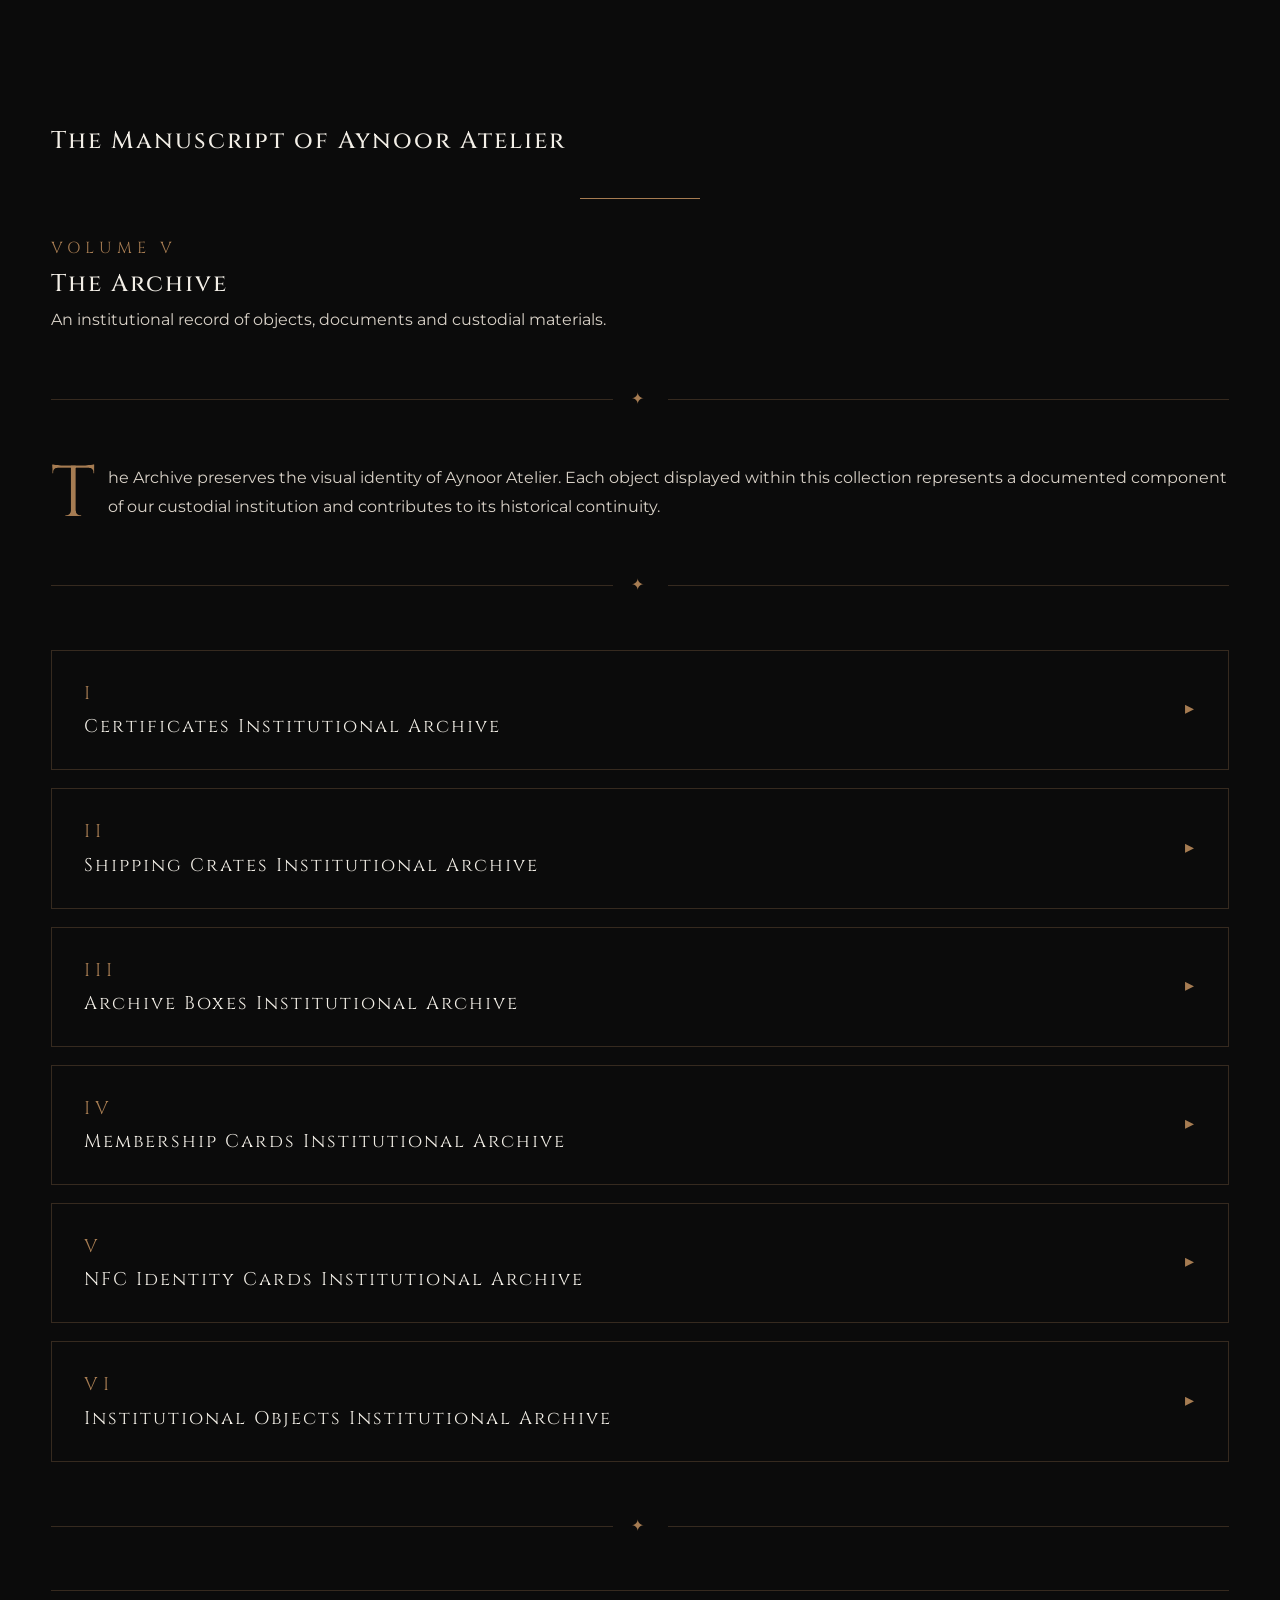
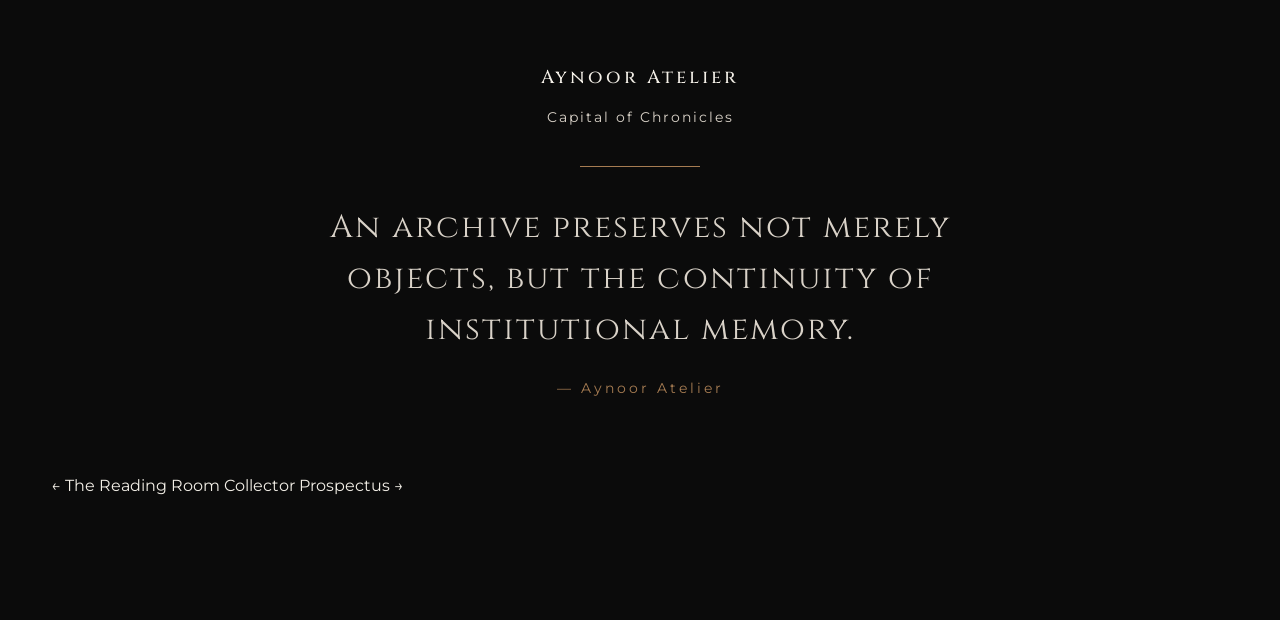
==== archive.html @ d0db868c "Add archive.html for Aynoor Atelier This file contains the complete HTML structure for the Archive p" ====
<!DOCTYPE html>

<html lang="en">

<head>

<meta charset="UTF-8">

<meta name="viewport"
content="width=device-width, initial-scale=1.0">

<title>

The Archive | Aynoor Atelier

</title>

<link rel="preconnect"
href="https://fonts.googleapis.com">

<link rel="preconnect"
href="https://fonts.gstatic.com"
crossorigin>

<link href="https://fonts.googleapis.com/css2?family=Cinzel:wght@400;500;600&family=Montserrat:wght@300;400;500&display=swap"
rel="stylesheet">

<link rel="stylesheet"
href="common.css">

<link rel="stylesheet"
href="archive.css">

</head>

<body class="page">

<section class="section">

<div class="container">

<!-- ================================= -->
<!-- HERO -->
<!-- ================================= -->

<header class="hero fade-up">

<h1>

The Manuscript of Aynoor Atelier

</h1>

<div class="divider"></div>

<p class="roman">

VOLUME V

</p>

<h2>

The Archive

</h2>

<p>

An institutional record of objects,
documents and custodial materials.

</p>

</header>

<div class="manuscript-divider">

✦

</div>

<!-- ================================= -->
<!-- INTRODUCTION -->
<!-- ================================= -->

<section class="intro fade-up">

<p class="dropcap">

The Archive preserves the visual identity of Aynoor Atelier.

Each object displayed within this collection represents a documented component of our custodial institution and contributes to its historical continuity.

</p>

</section>

<div class="manuscript-divider">

✦

</div>

<!-- ================================= -->
<!-- I -->
<!-- ================================= -->

<div class="accordion fade-up">

<div class="accordion-header">

<span class="accordion-title">

<span class="roman">

I

</span>

<div>

Certificates

<span class="foundation-label">

Institutional Archive

</span>

</div>

</span>

<span class="accordion-icon">

▸

</span>

</div>

<div class="accordion-content">

<p class="dropcap">

Official certificates issued,
received or preserved as part of
the institutional record.

</p>

</div>

</div>

<!-- ================================= -->
<!-- II -->
<!-- ================================= -->

<div class="accordion fade-up">

<div class="accordion-header">

<span class="accordion-title">

<span class="roman">

II

</span>

<div>

Shipping Crates

<span class="foundation-label">

Institutional Archive

</span>

</div>

</span>

<span class="accordion-icon">

▸

</span>

</div>

<div class="accordion-content">

<p class="dropcap">

Protective transport systems designed
for the secure movement of cultural assets.

</p>

</div>

</div>

<!-- ================================= -->
<!-- III -->
<!-- ================================= -->

<div class="accordion fade-up">

<div class="accordion-header">

<span class="accordion-title">

<span class="roman">

III

</span>

<div>

Archive Boxes

<span class="foundation-label">

Institutional Archive

</span>

</div>

</span>

<span class="accordion-icon">

▸

</span>

</div>

<div class="accordion-content">

<p class="dropcap">

Archival storage designed to preserve
documents, manuscripts and institutional
records for long-term continuity.

</p>

</div>

</div>

  <!-- ================================= -->
<!-- IV -->
<!-- ================================= -->

<div class="accordion fade-up">

<div class="accordion-header">

<span class="accordion-title">

<span class="roman">

IV

</span>

<div>

Membership Cards

<span class="foundation-label">

Institutional Archive

</span>

</div>

</span>

<span class="accordion-icon">

▸

</span>

</div>

<div class="accordion-content">

<p class="dropcap">

Institutional membership cards issued
to recognized collectors and custodians,
representing their association with
Aynoor Atelier.

</p>

</div>

</div>

<!-- ================================= -->
<!-- V -->
<!-- ================================= -->

<div class="accordion fade-up">

<div class="accordion-header">

<span class="accordion-title">

<span class="roman">

V

</span>

<div>

NFC Identity Cards

<span class="foundation-label">

Institutional Archive

</span>

</div>

</span>

<span class="accordion-icon">

▸

</span>

</div>

<div class="accordion-content">

<p class="dropcap">

Digital identity cards integrating
secure authentication and institutional
verification for modern custodial practice.

</p>

</div>

</div>

<!-- ================================= -->
<!-- VI -->
<!-- ================================= -->

<div class="accordion fade-up">

<div class="accordion-header">

<span class="accordion-title">

<span class="roman">

VI

</span>

<div>

Institutional Objects

<span class="foundation-label">

Institutional Archive

</span>

</div>

</span>

<span class="accordion-icon">

▸

</span>

</div>

<div class="accordion-content">

<p class="dropcap">

Additional archival materials including
presentation folders, identity documents,
official stationery, seals, packaging,
and future institutional editions.

</p>

</div>

</div>

<div class="manuscript-divider">

✦

</div>

<footer>

<h3>

Aynoor Atelier

</h3>

<p>

Capital of Chronicles

</p>

<div class="divider"></div>

<p class="quote">

An archive preserves not merely objects,
but the continuity of institutional memory.

</p>

<p class="quote-author">

— Aynoor Atelier

</p>

</footer>

<nav class="chapter-nav">

<a href="room.html">

← The Reading Room

</a>

<a href="prospectus.html">

Collector Prospectus →

</a>

</nav>

</div>

</section>

<script src="common.js"></script>

<script src="archive.js"></script>

</body>

</html>
---- common.css ----
/*==================================================
AYNOOR ATELIER
COMMON DESIGN SYSTEM
Version : 1.0
==================================================*/


/*=========================================
RESET
=========================================*/

*,
*::before,
*::after{

margin:0;
padding:0;
box-sizing:border-box;

}


/*=========================================
ROOT VARIABLES
=========================================*/

:root{

/* Colors */

--bg:#0B0B0B;

--surface:#111111;

--paper:#F3EFE7;

--bronze:#A67C52;

--bronze-light:#C89A68;

--border:rgba(166,124,82,.28);


/* Typography */

--font-heading:"Cinzel",serif;

--font-body:"Montserrat",sans-serif;


/* Spacing */

--section-space:120px;

--card-padding:36px;

--radius:0;


/* Animation */

--transition:.45s ease;

}


/*=========================================
BODY
=========================================*/

html{

scroll-behavior:smooth;

}

body{

background:var(--bg);

color:var(--paper);

font-family:var(--font-body);

font-weight:400;

line-height:1.8;

overflow-x:hidden;

}


/*=========================================
CONTAINER
=========================================*/

.container{

width:min(1180px,92%);

margin:auto;

}


/*=========================================
SECTION
=========================================*/

.section{

padding:var(--section-space) 0;

}


/*=========================================
TYPOGRAPHY
=========================================*/

h1,
h2,
h3,
h4,
h5{

font-family:var(--font-heading);

font-weight:500;

letter-spacing:2px;

}

p{

font-size:1rem;

color:#D9D2C8;

}


/*=========================================
LINKS
=========================================*/

a{

text-decoration:none;

color:inherit;

}


/*=========================================
IMAGES
=========================================*/

img{

display:block;

max-width:100%;

}


/*=========================================
DIVIDER
=========================================*/

.divider{

width:120px;

height:1px;

background:var(--bronze);

margin:35px auto;

}


/*=========================================
BUTTON
=========================================*/

.btn{

display:inline-flex;

justify-content:center;

align-items:center;

padding:16px 42px;

border:1px solid var(--bronze);

background:transparent;

color:var(--paper);

font-family:var(--font-heading);

letter-spacing:3px;

text-transform:uppercase;

cursor:pointer;

transition:var(--transition);

}

.btn:hover{

background:rgba(166,124,82,.08);

border-color:var(--bronze-light);

}


/*=========================================
COMMON CARD
=========================================*/

.card{

background:rgba(255,255,255,.015);

border:1px solid var(--border);

padding:var(--card-padding);

transition:var(--transition);

}

.card:hover{

border-color:var(--bronze);

}


/*=========================================
ACCORDION
=========================================*/

.accordion{

border:1px solid var(--border);

margin-bottom:18px;

overflow:hidden;

}

.accordion-header{

display:flex;

justify-content:space-between;

align-items:center;

padding:26px 32px;

cursor:pointer;

font-family:var(--font-heading);

letter-spacing:2px;

user-select:none;

}

.accordion-title{

font-size:1.15rem;

}

.accordion-icon{

color:var(--bronze);

font-size:1.1rem;

transition:var(--transition);

}

.accordion-content{

max-height:0;

overflow:hidden;

opacity:0;

padding:0 32px;

transition:

max-height .5s ease,

opacity .35s ease,

padding .35s ease;

}

.accordion.active .accordion-content{

max-height:500px;

opacity:1;

padding:0 32px 30px;

}

.accordion.active .accordion-icon{

transform:rotate(90deg);

}


/*=========================================
FOOTER
=========================================*/

footer{

border-top:1px solid var(--border);

padding:70px 0;

text-align:center;

}

footer h3{

margin-bottom:10px;

letter-spacing:3px;

}

footer p{

font-size:.9rem;

letter-spacing:2px;

}


/*=========================================
RESPONSIVE
=========================================*/

@media(max-width:768px){

:root{

--section-space:80px;

--card-padding:24px;

}

.container{

width:94%;

}

.btn{

width:100%;

}

h1{

font-size:2.3rem;

}

h2{

font-size:1.8rem;

}

  }

/*==================================================
BUILD 2
INTERACTION & POLISH
==================================================*/


/*=========================================
SCROLLBAR
=========================================*/

::-webkit-scrollbar{

width:10px;

}

::-webkit-scrollbar-track{

background:#0B0B0B;

}

::-webkit-scrollbar-thumb{

background:var(--bronze);

border-radius:30px;

}

::-webkit-scrollbar-thumb:hover{

background:var(--bronze-light);

}


/*=========================================
TEXT SELECTION
=========================================*/

::selection{

background:var(--bronze);

color:#000;

}


/*=========================================
FOCUS
=========================================*/

:focus-visible{

outline:2px solid var(--bronze);

outline-offset:4px;

}


/*=========================================
FADE UTILITIES
=========================================*/

.fade-up{

opacity:0;

transform:translateY(40px);

transition:

opacity .8s ease,

transform .8s ease;

}

.fade-up.show{

opacity:1;

transform:translateY(0);

}


.fade{

opacity:0;

transition:opacity .8s ease;

}

.fade.show{

opacity:1;

}


/*=========================================
COMMON HOVER
=========================================*/

.hover-bronze{

transition:var(--transition);

}

.hover-bronze:hover{

border-color:var(--bronze);

background:rgba(166,124,82,.05);

}


/*=========================================
PAPER REVEAL
=========================================*/

.paper{

max-height:0;

overflow:hidden;

opacity:0;

transform:translateY(-12px);

transition:

max-height .55s ease,

opacity .35s ease,

transform .35s ease,

padding .35s ease;

}

.paper.open{

max-height:500px;

opacity:1;

transform:translateY(0);

}


/*=========================================
MANUSCRIPT DIVIDER
=========================================*/

.manuscript-divider{

display:flex;

align-items:center;

justify-content:center;

gap:18px;

margin:50px auto;

color:var(--bronze);

letter-spacing:6px;

font-family:var(--font-heading);

}

.manuscript-divider::before,

.manuscript-divider::after{

content:"";

flex:1;

height:1px;

background:var(--border);

}


/*=========================================
ROMAN LABEL
=========================================*/

.roman{

font-family:var(--font-heading);

color:var(--bronze);

letter-spacing:5px;

text-transform:uppercase;

}


/*=========================================
DROP CAP
=========================================*/

.dropcap::first-letter{

float:left;

font-family:var(--font-heading);

font-size:72px;

line-height:.85;

padding-right:12px;

color:var(--bronze);

}


/*=========================================
QUOTE
=========================================*/

.quote{

font-family:var(--font-heading);

font-size:2rem;

line-height:1.6;

text-align:center;

max-width:760px;

margin:auto;

}

.quote-author{

margin-top:20px;

text-align:center;

color:var(--bronze);

letter-spacing:3px;

}


/*=========================================
PAGE TRANSITION
=========================================*/

.page{

animation:pageFade .8s ease;

}

@keyframes pageFade{

from{

opacity:0;

transform:translateY(18px);

}

to{

opacity:1;

transform:translateY(0);

}

}


/*=========================================
ACCORDION HOVER
=========================================*/

.accordion{

transition:var(--transition);

}

.accordion:hover{

border-color:var(--bronze);

background:rgba(166,124,82,.03);

}

.accordion-header:hover{

background:rgba(166,124,82,.04);

}


/*=========================================
CARD LIFT
=========================================*/

.card{

transition:

transform .4s ease,

border-color .4s ease,

background .4s ease;

}

.card:hover{

transform:translateY(-4px);

background:rgba(166,124,82,.04);

}


/*=========================================
RESPONSIVE
=========================================*/

@media(max-width:768px){

.quote{

font-size:1.45rem;

}

.dropcap::first-letter{

font-size:56px;

}

.manuscript-divider{

gap:12px;

}

}
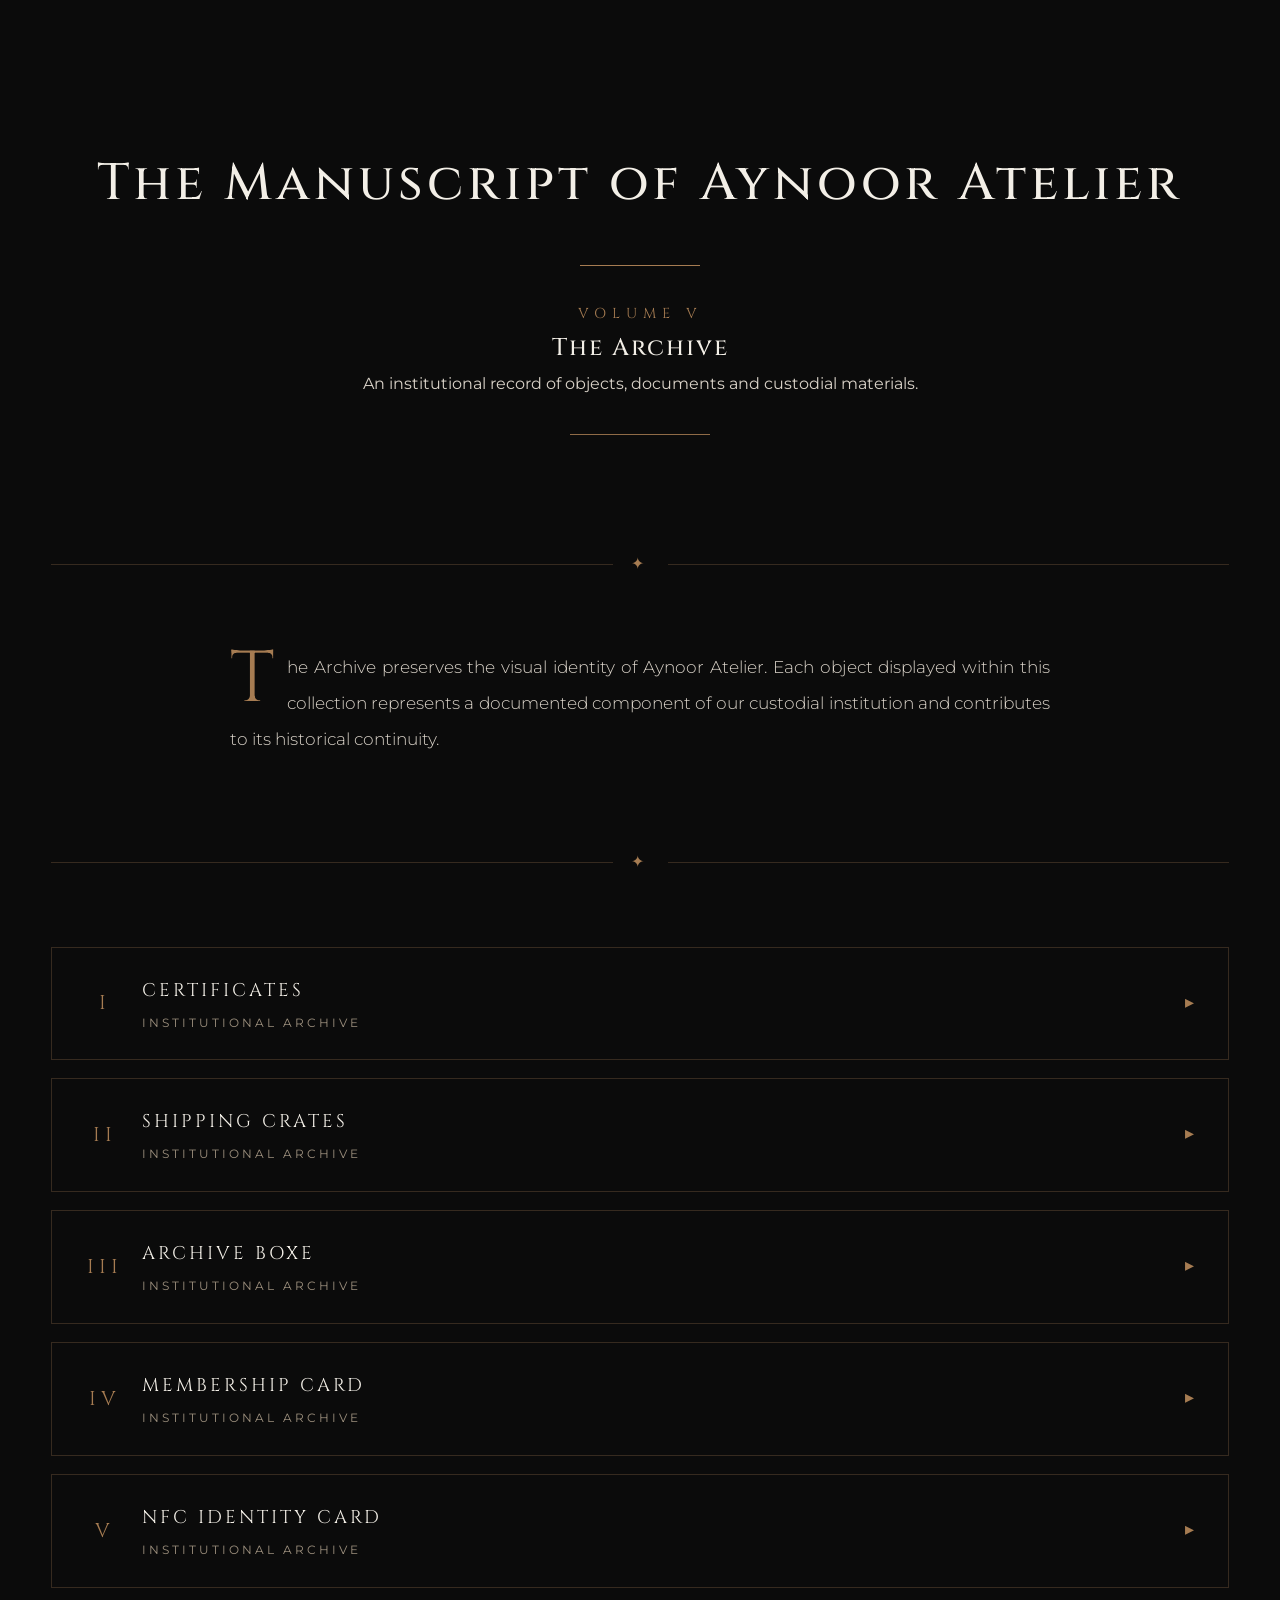
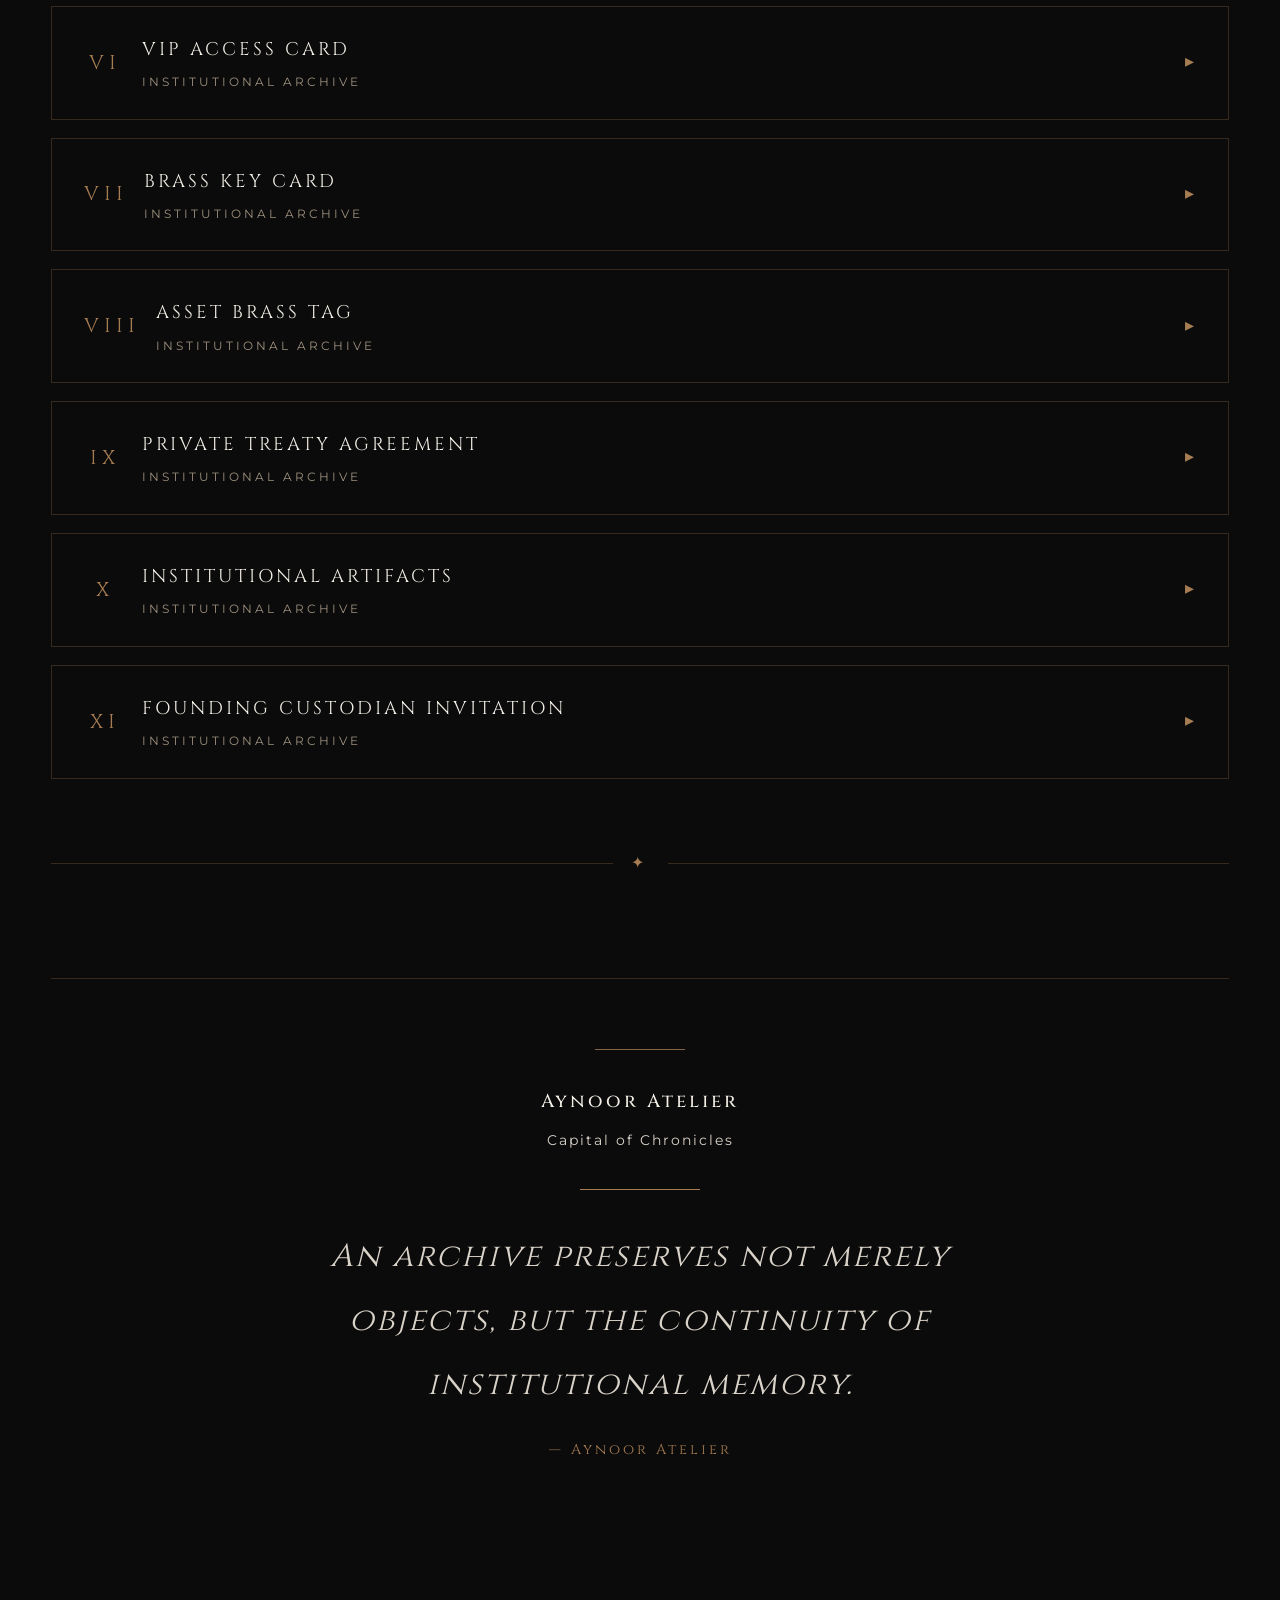
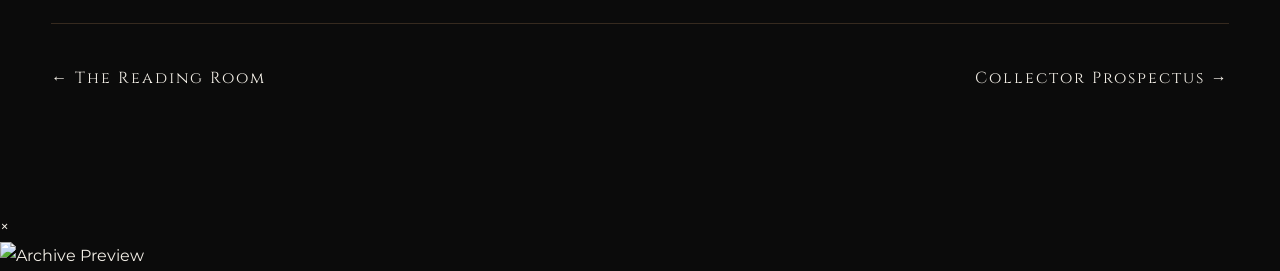
==== commit 0dc83ee1: "Enhance archive.html with new archival content Added multiple archive cards with images and descript" ====
--- a/archive.html
+++ b/archive.html
@@ -140,15 +140,90 @@
 
 </div>
 
+
 <div class="accordion-content">
 
-<p class="dropcap">
-
-Official certificates issued,
-received or preserved as part of
-the institutional record.
-
-</p>
+
+<div class="archive-card">
+
+
+<img
+src="certificate-01.png"
+alt="Certificate of Authenticity"
+class="archive-image">
+
+
+<div class="archive-info">
+
+
+<h3>
+
+Certificate of Authenticity
+
+</h3>
+
+
+<p class="dropcap">
+
+The Certificate of Authenticity serves as
+the official institutional verification of a
+Chronicle prepared and authenticated by
+Aynoor Atelier.
+
+Each certificate accompanies its respective
+asset as a permanent record of identity,
+custodianship and institutional recognition.
+
+</p>
+
+
+<div class="archive-record">
+
+<h4>
+
+Archive Record
+
+</h4>
+
+<p>
+
+<strong>Classification</strong>
+
+Certificate
+
+</p>
+
+<p>
+
+<strong>Collection</strong>
+
+Aynoor Atelier
+
+</p>
+
+<p>
+
+<strong>Status</strong>
+
+Institutional Archive
+
+</p>
+
+<p>
+
+<strong>Reference</strong>
+
+AA-AR-001
+
+</p>
+
+</div>
+
+
+</div>
+
+
+</div>
 
 </div>
 
@@ -194,12 +269,53 @@
 
 <div class="accordion-content">
 
-<p class="dropcap">
-
-Protective transport systems designed
-for the secure movement of cultural assets.
-
-</p>
+<div class="archive-card">
+
+<img
+src="crate.png"
+alt="Shipping Crate"
+class="archive-image">
+
+<div class="archive-info">
+
+<h3>
+
+Shipping Crate
+
+</h3>
+
+<p class="dropcap">
+
+Every Chronicle deserves secure passage.
+
+Our transport crates are prepared to protect
+institutional assets during movement while
+maintaining the dignity expected of cultural
+objects.
+
+</p>
+
+<div class="archive-record">
+
+<h4>
+
+Archive Record
+
+</h4>
+
+<p><strong>Classification</strong> Shipping Equipment</p>
+
+<p><strong>Collection</strong> Aynoor Atelier</p>
+
+<p><strong>Status</strong> Institutional Archive</p>
+
+<p><strong>Reference</strong> AA-AR-002</p>
+
+</div>
+
+</div>
+
+</div>
 
 </div>
 
@@ -223,7 +339,7 @@
 
 <div>
 
-Archive Boxes
+Archive Boxe
 
 <span class="foundation-label">
 
@@ -245,20 +361,279 @@
 
 <div class="accordion-content">
 
-<p class="dropcap">
-
-Archival storage designed to preserve
+<div class="archive-card">
+
+<img
+src="box.png"
+alt="Archive Box"
+class="archive-image">
+
+<div class="archive-info">
+
+<h3>
+
+Archive Box
+
+</h3>
+
+<p class="dropcap">
+
+Prepared for the long-term preservation of
 documents, manuscripts and institutional
-records for long-term continuity.
-
-</p>
+records, each archive box safeguards the
+memory of Aynoor Atelier for future generations.
+
+</p>
+
+<div class="archive-record">
+
+<h4>
+
+Archive Record
+
+</h4>
+
+<p><strong>Classification</strong> Preservation Storage</p>
+
+<p><strong>Collection</strong> Aynoor Atelier</p>
+
+<p><strong>Status</strong> Institutional Archive</p>
+
+<p><strong>Reference</strong> AA-AR-003</p>
+
+</div>
+
+</div>
+
+</div>
+
+</div>
+
+</div>
+
+<!-- ================================= -->
+<!-- IV -->
+<!-- ================================= -->
+
+<div class="accordion fade-up">
+
+<div class="accordion-header">
+
+<span class="accordion-title">
+
+<span class="roman">IV</span>
+
+<div>
+
+Membership Card
+
+<span class="foundation-label">
+
+Institutional Archive
+
+</span>
+
+</div>
+
+</span>
+
+<span class="accordion-icon">▸</span>
+
+</div>
+
+<div class="accordion-content">
+
+<div class="archive-card">
+
+<img
+src="membership-card.png"
+alt="Membership Card"
+class="archive-image">
+
+<div class="archive-info">
+
+<h3>Membership Card</h3>
+
+<p class="dropcap">
+
+Issued to recognized collectors and
+custodians, the Membership Card represents
+an individual's continuing association with
+Aynoor Atelier and its institutional journey.
+
+</p>
+
+<div class="archive-record">
+
+<h4>Archive Record</h4>
+
+<p><strong>Classification</strong> Identity Card</p>
+
+<p><strong>Collection</strong> Aynoor Atelier</p>
+
+<p><strong>Status</strong> Institutional Archive</p>
+
+<p><strong>Reference</strong> AA-AR-004</p>
+
+</div>
+
+</div>
+
+</div>
+
+</div>
+
+</div>
+
+<!-- ================================= -->
+<!-- V -->
+<!-- ================================= -->
+
+<div class="accordion fade-up">
+
+<div class="accordion-header">
+
+<span class="accordion-title">
+
+<span class="roman">V</span>
+
+<div>
+
+NFC Identity Card
+
+<span class="foundation-label">
+
+Institutional Archive
+
+</span>
+
+</div>
+
+</span>
+
+<span class="accordion-icon">▸</span>
+
+</div>
+
+<div class="accordion-content">
+
+<div class="archive-card">
+
+<img
+src="nfc-card.png"
+alt="NFC Identity Card"
+class="archive-image">
+
+<div class="archive-info">
+
+<h3>NFC Identity Card</h3>
+
+<p class="dropcap">
+
+A modern institutional credential providing
+secure identification and digital interaction
+between the custodian and the archive.
+
+</p>
+
+<div class="archive-record">
+
+<h4>Archive Record</h4>
+
+<p><strong>Classification</strong> Digital Identity</p>
+
+<p><strong>Collection</strong> Aynoor Atelier</p>
+
+<p><strong>Status</strong> Institutional Archive</p>
+
+<p><strong>Reference</strong> AA-AR-005</p>
+
+</div>
+
+</div>
+
+</div>
+
+</div>
+
+</div>
+
+<!-- ================================= -->
+<!-- VI -->
+<!-- ================================= -->
+
+<div class="accordion fade-up">
+
+<div class="accordion-header">
+
+<span class="accordion-title">
+
+<span class="roman">VI</span>
+
+<div>
+
+VIP Access Card
+
+<span class="foundation-label">
+
+Institutional Archive
+
+</span>
+
+</div>
+
+</span>
+
+<span class="accordion-icon">▸</span>
+
+</div>
+
+<div class="accordion-content">
+
+<div class="archive-card">
+
+<img
+src="vip-card.png"
+alt="VIP Access Card"
+class="archive-image">
+
+<div class="archive-info">
+
+<h3>VIP Access Card</h3>
+
+<p class="dropcap">
+
+Reserved for distinguished guests and
+special custodians, the VIP Access Card
+symbolizes privileged participation in
+selected institutional experiences.
+
+</p>
+
+<div class="archive-record">
+
+<h4>Archive Record</h4>
+
+<p><strong>Classification</strong> Access Credential</p>
+
+<p><strong>Collection</strong> Aynoor Atelier</p>
+
+<p><strong>Status</strong> Institutional Archive</p>
+
+<p><strong>Reference</strong> AA-AR-006</p>
+
+</div>
+
+</div>
+
+</div>
 
 </div>
 
 </div>
 
   <!-- ================================= -->
-<!-- IV -->
+<!-- VII -->
 <!-- ================================= -->
 
 <div class="accordion fade-up">
@@ -267,15 +642,11 @@
 
 <span class="accordion-title">
 
-<span class="roman">
-
-IV
-
-</span>
+<span class="roman">VII</span>
 
 <div>
 
-Membership Cards
+Brass Key Card
 
 <span class="foundation-label">
 
@@ -287,31 +658,56 @@
 
 </span>
 
-<span class="accordion-icon">
-
-▸
-
-</span>
+<span class="accordion-icon">▸</span>
 
 </div>
 
 <div class="accordion-content">
 
-<p class="dropcap">
-
-Institutional membership cards issued
-to recognized collectors and custodians,
-representing their association with
-Aynoor Atelier.
-
-</p>
-
-</div>
-
-</div>
-
-<!-- ================================= -->
-<!-- V -->
+<div class="archive-card">
+
+<img
+src="brass-key-card.png"
+alt="Brass Key Card"
+class="archive-image">
+
+<div class="archive-info">
+
+<h3>Brass Key Card</h3>
+
+<p class="dropcap">
+
+A symbolic key representing trusted access
+to the custodial world of Aynoor Atelier.
+It reflects responsibility, continuity and
+the privilege of stewardship.
+
+</p>
+
+<div class="archive-record">
+
+<h4>Archive Record</h4>
+
+<p><strong>Classification</strong> Symbolic Credential</p>
+
+<p><strong>Collection</strong> Aynoor Atelier</p>
+
+<p><strong>Status</strong> Institutional Archive</p>
+
+<p><strong>Reference</strong> AA-AR-007</p>
+
+</div>
+
+</div>
+
+</div>
+
+</div>
+
+</div>
+
+  <!-- ================================= -->
+<!-- VIII -->
 <!-- ================================= -->
 
 <div class="accordion fade-up">
@@ -320,15 +716,11 @@
 
 <span class="accordion-title">
 
-<span class="roman">
-
-V
-
-</span>
+<span class="roman">VIII</span>
 
 <div>
 
-NFC Identity Cards
+Asset Brass Tag
 
 <span class="foundation-label">
 
@@ -340,30 +732,56 @@
 
 </span>
 
-<span class="accordion-icon">
-
-▸
-
-</span>
+<span class="accordion-icon">▸</span>
 
 </div>
 
 <div class="accordion-content">
 
-<p class="dropcap">
-
-Digital identity cards integrating
-secure authentication and institutional
-verification for modern custodial practice.
-
-</p>
-
-</div>
-
-</div>
-
-<!-- ================================= -->
-<!-- VI -->
+<div class="archive-card">
+
+<img
+src="asset-brass-tag.png"
+alt="Asset Brass Tag"
+class="archive-image">
+
+<div class="archive-info">
+
+<h3>Asset Brass Tag</h3>
+
+<p class="dropcap">
+
+Each brass tag identifies an institutional
+asset through a permanent archival
+reference, reinforcing provenance and
+long-term documentation.
+
+</p>
+
+<div class="archive-record">
+
+<h4>Archive Record</h4>
+
+<p><strong>Classification</strong> Identification Tag</p>
+
+<p><strong>Collection</strong> Aynoor Atelier</p>
+
+<p><strong>Status</strong> Institutional Archive</p>
+
+<p><strong>Reference</strong> AA-AR-008</p>
+
+</div>
+
+</div>
+
+</div>
+
+</div>
+
+</div>
+
+  <!-- ================================= -->
+<!-- IX -->
 <!-- ================================= -->
 
 <div class="accordion fade-up">
@@ -372,15 +790,11 @@
 
 <span class="accordion-title">
 
-<span class="roman">
-
-VI
-
-</span>
+<span class="roman">IX</span>
 
 <div>
 
-Institutional Objects
+Private Treaty Agreement
 
 <span class="foundation-label">
 
@@ -392,24 +806,199 @@
 
 </span>
 
-<span class="accordion-icon">
-
-▸
-
-</span>
+<span class="accordion-icon">▸</span>
 
 </div>
 
 <div class="accordion-content">
 
-<p class="dropcap">
-
-Additional archival materials including
-presentation folders, identity documents,
-official stationery, seals, packaging,
-and future institutional editions.
-
-</p>
+<div class="archive-card">
+
+<img
+src="private-treaty-cover.png"
+alt="Private Treaty Agreement"
+class="archive-image">
+
+<div class="archive-info">
+
+<h3>Private Treaty Agreement</h3>
+
+<p class="dropcap">
+
+The official cover of the Private Treaty
+Agreement establishing the custodial
+relationship between Aynoor Atelier and
+its collectors. The complete agreement
+remains private and is shared only with
+the respective custodian.
+
+</p>
+
+<div class="archive-record">
+
+<h4>Archive Record</h4>
+
+<p><strong>Classification</strong> Institutional Agreement</p>
+
+<p><strong>Collection</strong> Aynoor Atelier</p>
+
+<p><strong>Status</strong> Restricted Record</p>
+
+<p><strong>Reference</strong> AA-AR-009</p>
+
+</div>
+
+</div>
+
+</div>
+
+</div>
+
+</div>
+
+  <!-- ================================= -->
+<!-- X -->
+<!-- ================================= -->
+
+<div class="accordion fade-up">
+
+<div class="accordion-header">
+
+<span class="accordion-title">
+
+<span class="roman">X</span>
+
+<div>
+
+Institutional Artifacts
+
+<span class="foundation-label">
+
+Institutional Archive
+
+</span>
+
+</div>
+
+</span>
+
+<span class="accordion-icon">▸</span>
+
+</div>
+
+<div class="accordion-content">
+
+<div class="archive-card">
+
+<img
+src="institutional-artifacts.png"
+alt="Institutional Artifacts"
+class="archive-image">
+
+<div class="archive-info">
+
+<h3>Institutional Artifacts</h3>
+
+<p class="dropcap">
+
+Presentation folders, archival stationery,
+museum labels, ceremonial objects and
+future institutional materials preserving
+the evolving identity of Aynoor Atelier.
+
+</p>
+
+<div class="archive-record">
+
+<h4>Archive Record</h4>
+
+<p><strong>Classification</strong> Institutional Collection</p>
+
+<p><strong>Collection</strong> Aynoor Atelier</p>
+
+<p><strong>Status</strong> Active Archive</p>
+
+<p><strong>Reference</strong> AA-AR-010</p>
+
+</div>
+
+</div>
+
+</div>
+
+</div>
+
+</div>
+
+  <!-- ================================= -->
+<!-- XI -->
+<!-- ================================= -->
+
+<div class="accordion fade-up">
+
+<div class="accordion-header">
+
+<span class="accordion-title">
+
+<span class="roman">XI</span>
+
+<div>
+
+Founding Custodian Invitation
+
+<span class="foundation-label">
+
+Institutional Archive
+
+</span>
+
+</div>
+
+</span>
+
+<span class="accordion-icon">▸</span>
+
+</div>
+
+<div class="accordion-content">
+
+<div class="archive-card">
+
+<img
+src="invitation.png"
+alt="Founding Custodian Invitation"
+class="archive-image">
+
+<div class="archive-info">
+
+<h3>Founding Custodian Invitation</h3>
+
+<p class="dropcap">
+
+Reserved exclusively for those who became
+custodians during the founding era of
+Aynoor Atelier, commemorating their place
+within the institution's earliest history.
+
+</p>
+
+<div class="archive-record">
+
+<h4>Archive Record</h4>
+
+<p><strong>Classification</strong> Founding Invitation</p>
+
+<p><strong>Collection</strong> Aynoor Atelier</p>
+
+<p><strong>Status</strong> Limited Edition</p>
+
+<p><strong>Reference</strong> AA-AR-011</p>
+
+</div>
+
+</div>
+
+</div>
 
 </div>
 
@@ -476,6 +1065,26 @@
 
 <script src="archive.js"></script>
 
+  <!-- ================================= -->
+<!-- ARCHIVE LIGHTBOX -->
+<!-- ================================= -->
+
+<div id="archiveLightbox" class="lightbox">
+
+<span class="lightbox-close">
+
+&times;
+
+</span>
+
+<img
+id="lightboxImage"
+class="lightbox-image"
+src=""
+alt="Archive Preview">
+
+</div>
+
 </body>
 
 </html>
--- a/archive.css
+++ b/archive.css
@@ -0,0 +1,418 @@
+/*==================================================
+AYNOOR ATELIER
+ARCHIVE.CSS
+VOLUME V
+THE ARCHIVE
+==================================================*/
+
+
+/*=========================================
+HERO
+=========================================*/
+
+.hero{
+
+text-align:center;
+
+margin-bottom:80px;
+
+position:relative;
+
+padding-bottom:35px;
+
+}
+
+.hero::after{
+
+content:"";
+
+display:block;
+
+width:140px;
+
+height:1px;
+
+background:var(--bronze);
+
+margin:35px auto 0;
+
+opacity:.85;
+
+}
+
+.hero h1{
+
+font-size:3.2rem;
+
+letter-spacing:4px;
+
+margin:18px 0 24px;
+
+}
+
+.hero .roman{
+
+font-size:.9rem;
+
+letter-spacing:6px;
+
+}
+
+
+/*=========================================
+INTRODUCTION
+=========================================*/
+
+.intro{
+
+max-width:820px;
+
+margin:70px auto 90px;
+
+}
+
+.intro p{
+
+font-size:1.08rem;
+
+line-height:2.1;
+
+font-weight:300;
+
+text-align:justify;
+
+}
+
+
+/*=========================================
+ARCHIVE RECORDS
+=========================================*/
+
+.accordion{
+
+background:transparent;
+
+border:1px solid var(--border);
+
+transition:var(--transition);
+
+}
+
+.accordion:hover{
+
+border-color:var(--bronze);
+
+background:rgba(166,124,82,.03);
+
+}
+
+.accordion.active{
+
+border-color:var(--bronze);
+
+background:rgba(166,124,82,.045);
+
+box-shadow:0 0 28px rgba(166,124,82,.08);
+
+}
+
+
+/*=========================================
+HEADER
+=========================================*/
+
+.accordion-header{
+
+min-height:76px;
+
+}
+
+.accordion-title{
+
+display:flex;
+
+align-items:center;
+
+gap:16px;
+
+font-size:1.15rem;
+
+letter-spacing:3px;
+
+text-transform:uppercase;
+
+}
+
+.accordion-title .roman{
+
+min-width:42px;
+
+text-align:center;
+
+font-size:1.25rem;
+
+color:var(--bronze);
+
+}
+
+
+/*=========================================
+ARCHIVE LABEL
+=========================================*/
+
+.foundation-label{
+
+display:block;
+
+margin-top:6px;
+
+font-size:.72rem;
+
+font-family:var(--font-body);
+
+letter-spacing:3px;
+
+text-transform:uppercase;
+
+color:#9D907E;
+
+transition:.35s;
+
+}
+
+.accordion.active .foundation-label{
+
+color:var(--bronze);
+
+}
+
+
+/*=========================================
+CONTENT
+=========================================*/
+
+.accordion-content{
+
+background:rgba(255,255,255,.01);
+
+}
+
+.accordion-content p{
+
+max-width:700px;
+
+padding-top:18px;
+
+padding-bottom:6px;
+
+font-size:1.02rem;
+
+font-weight:300;
+
+line-height:2.1;
+
+}
+
+
+/*=========================================
+DIVIDER
+=========================================*/
+
+.manuscript-divider{
+
+margin:70px auto;
+
+}
+
+
+/*=========================================
+FOOTER
+=========================================*/
+
+footer{
+
+margin-top:100px;
+
+text-align:center;
+
+position:relative;
+
+}
+
+footer::before{
+
+content:"";
+
+display:block;
+
+width:90px;
+
+height:1px;
+
+background:var(--bronze);
+
+margin:0 auto 35px;
+
+opacity:.8;
+
+}
+
+.quote{
+
+max-width:720px;
+
+margin:30px auto 0;
+
+line-height:2;
+
+font-style:italic;
+
+}
+
+.quote-author{
+
+margin-top:20px;
+
+font-family:var(--font-heading);
+
+letter-spacing:3px;
+
+color:var(--bronze);
+
+}
+
+
+/*=========================================
+NAVIGATION
+=========================================*/
+
+.chapter-nav{
+
+display:flex;
+
+justify-content:space-between;
+
+align-items:center;
+
+margin-top:90px;
+
+padding-top:40px;
+
+border-top:1px solid var(--border);
+
+}
+
+.chapter-nav a{
+
+position:relative;
+
+font-family:var(--font-heading);
+
+letter-spacing:2px;
+
+transition:.35s ease;
+
+}
+
+.chapter-nav a::after{
+
+content:"";
+
+position:absolute;
+
+left:0;
+
+bottom:-8px;
+
+width:0;
+
+height:1px;
+
+background:var(--bronze);
+
+transition:.35s;
+
+}
+
+.chapter-nav a:hover{
+
+color:var(--bronze);
+
+}
+
+.chapter-nav a:hover::after{
+
+width:100%;
+
+}
+
+
+/*=========================================
+RESPONSIVE
+=========================================*/
+
+@media(max-width:768px){
+
+.hero{
+
+margin-bottom:60px;
+
+}
+
+.hero h1{
+
+font-size:2.3rem;
+
+letter-spacing:2px;
+
+}
+
+.hero::after{
+
+width:80px;
+
+}
+
+.intro p{
+
+font-size:1rem;
+
+line-height:1.9;
+
+text-align:left;
+
+}
+
+.accordion-header{
+
+padding:22px 20px;
+
+min-height:auto;
+
+}
+
+.accordion-title{
+
+gap:12px;
+
+}
+
+.foundation-label{
+
+font-size:.68rem;
+
+letter-spacing:2px;
+
+}
+
+.chapter-nav{
+
+flex-direction:column;
+
+gap:24px;
+
+text-align:center;
+
+}
+
+}
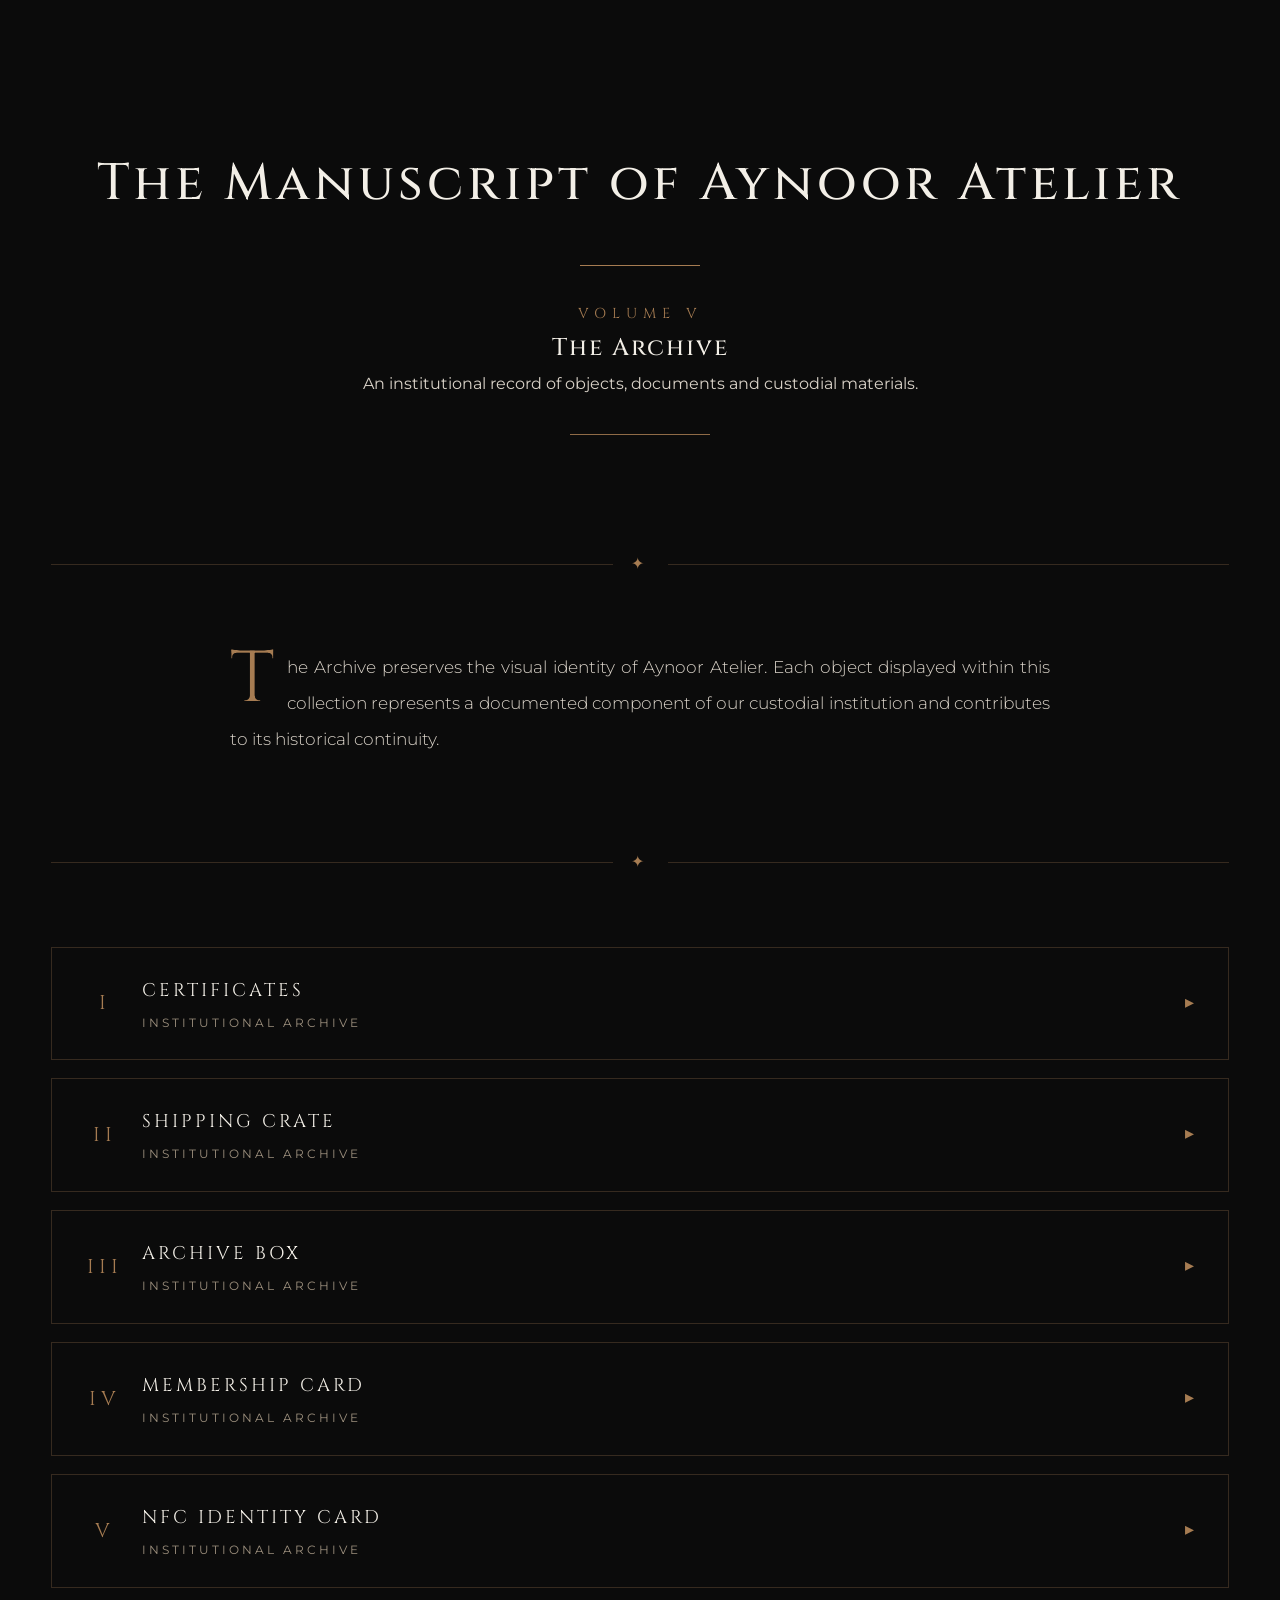
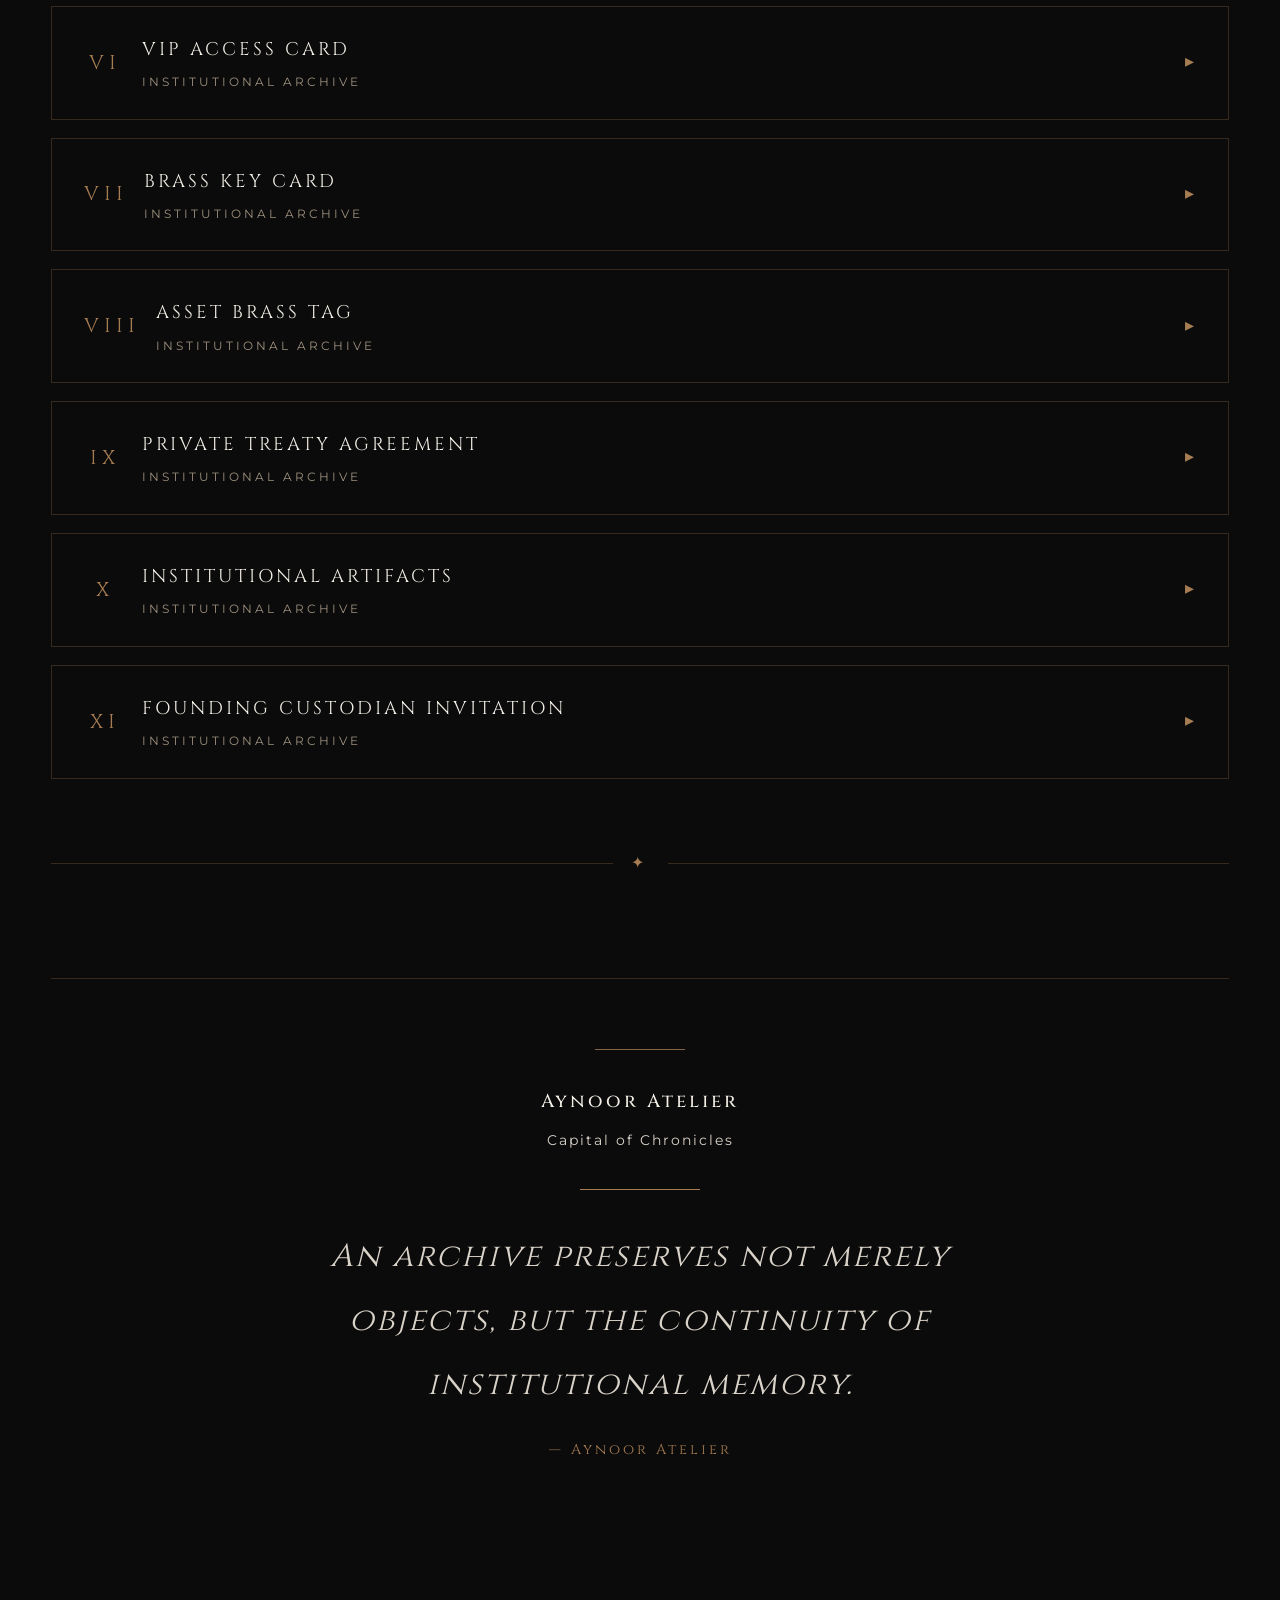
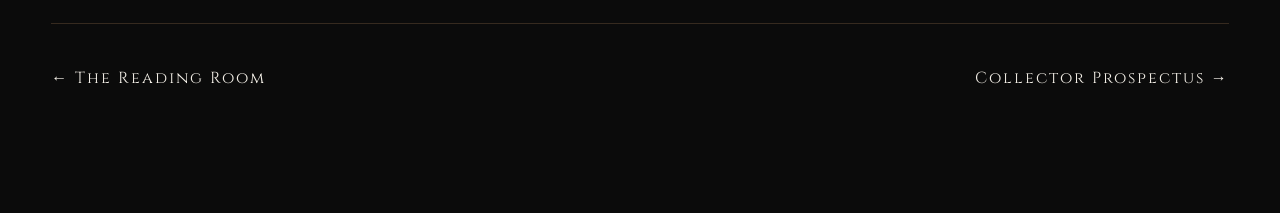
==== commit 28bac75a: "Fix typos and update image sources in archive.html Corrected typos in shipping and archive box label" ====
--- a/archive.html
+++ b/archive.html
@@ -247,7 +247,7 @@
 
 <div>
 
-Shipping Crates
+Shipping Crate
 
 <span class="foundation-label">
 
@@ -339,7 +339,7 @@
 
 <div>
 
-Archive Boxe
+Archive Box
 
 <span class="foundation-label">
 
@@ -741,7 +741,7 @@
 <div class="archive-card">
 
 <img
-src="asset-brass-tag.png"
+src="asset-tag.png"
 alt="Asset Brass Tag"
 class="archive-image">
 
@@ -891,7 +891,7 @@
 <div class="archive-card">
 
 <img
-src="institutional-artifacts.png"
+src="artifacts.png"
 alt="Institutional Artifacts"
 class="archive-image">
 
--- a/archive.css
+++ b/archive.css
@@ -416,3 +416,110 @@
 }
 
 }
+
+/* ================================= */
+/* ARCHIVE LIGHTBOX */
+/* ================================= */
+
+.lightbox{
+
+position:fixed;
+inset:0;
+
+display:none;
+align-items:center;
+justify-content:center;
+
+background:rgba(8,8,8,.94);
+backdrop-filter:blur(8px);
+
+z-index:9999;
+
+padding:24px;
+
+animation:fadeLightbox .25s ease;
+
+}
+
+.lightbox.active{
+
+display:flex;
+
+}
+
+.lightbox-image{
+
+max-width:92%;
+max-height:88vh;
+
+border:1px solid rgba(201,170,113,.35);
+
+border-radius:12px;
+
+box-shadow:0 20px 60px rgba(0,0,0,.55);
+
+animation:zoomImage .25s ease;
+
+}
+
+.lightbox-close{
+
+position:absolute;
+
+top:24px;
+right:28px;
+
+font-size:2rem;
+
+cursor:pointer;
+
+color:#d7c8b3;
+
+transition:.25s;
+
+user-select:none;
+
+}
+
+.lightbox-close:hover{
+
+color:#c9aa71;
+transform:scale(1.1);
+
+}
+
+@keyframes fadeLightbox{
+
+from{
+
+opacity:0;
+
+}
+
+to{
+
+opacity:1;
+
+}
+
+}
+
+@keyframes zoomImage{
+
+from{
+
+transform:scale(.94);
+
+opacity:0;
+
+}
+
+to{
+
+transform:scale(1);
+
+opacity:1;
+
+}
+
+}
